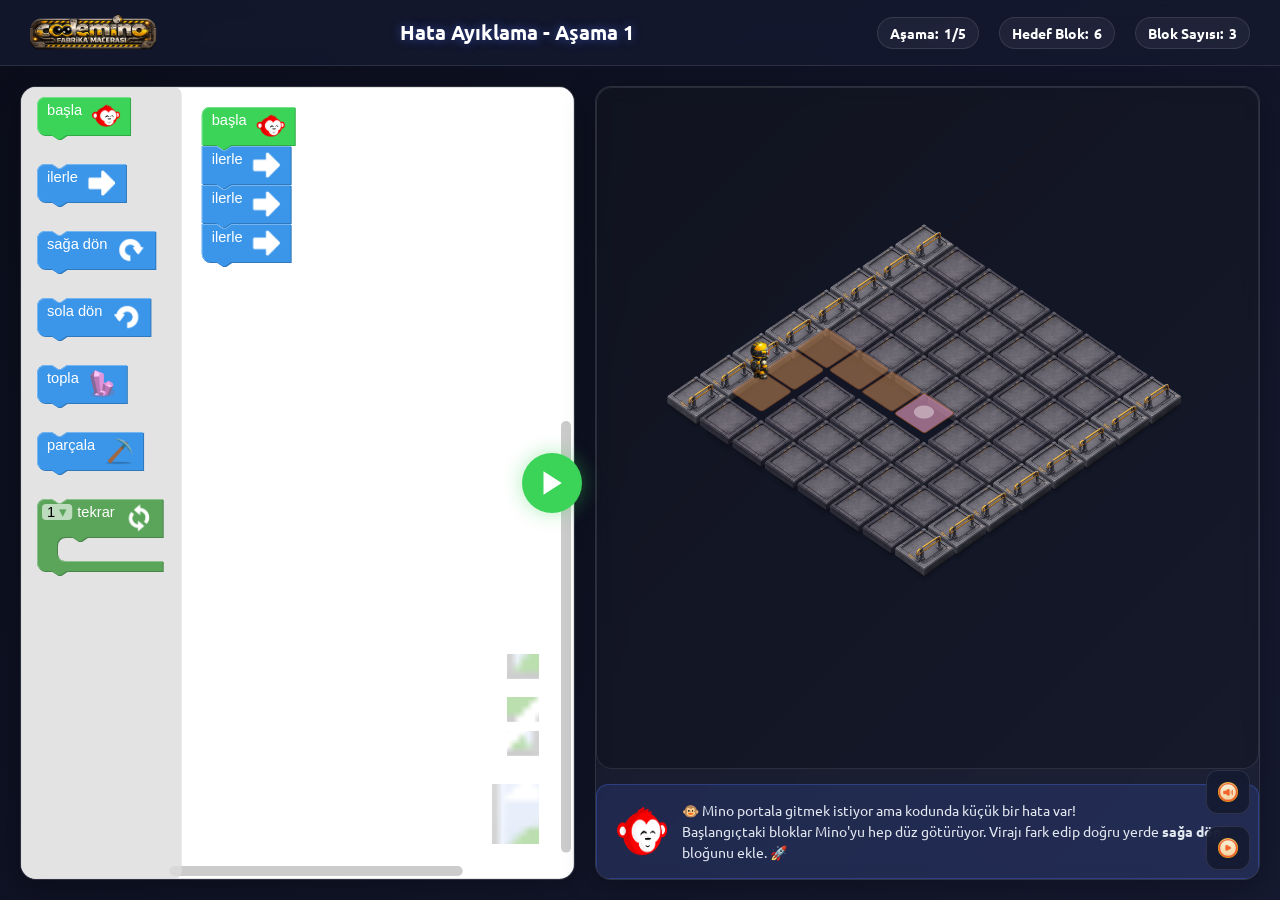
==== gpt_test1.html @ 458a5612 "testler" ====
<!DOCTYPE html>
<html lang="tr">

<head>
    <meta charset="utf-8">
    <title>CodeMino - Hata Ayıklama</title>
    <meta name="viewport" content="width=device-width, initial-scale=1.0" />
    <script>
        /* Dinamik Base URL / Path Çözümleyici (<base> tag entegrasyonu) */
        (function () {
            /* Varsayılan olarak erhan3861/standalone_mino reposunun GitHub Pages adresinden çek */
            var baseUrl = window.CODEMINO_BASE_URL || (window.parent && window.parent.CODEMINO_BASE_URL) || 'https://erhan3861.github.io/standalone_mino/';
            if (baseUrl && !baseUrl.endsWith('/')) {
                baseUrl += '/';
            }
            var base = document.createElement('base');
            base.href = baseUrl;
            document.head.appendChild(base);
            window.CODEMINO_BASE_URL = baseUrl;
        })();
    </script>
    <link rel="stylesheet" href="css/codemino_standalone.css">
</head>

<body>
    <!-- Loading preloader -->
    <div class="spinner-wrapper" id="preloader">
        <div class="spinner">
            <div class="rect1"></div>
            <div class="rect2"></div>
            <div class="rect3"></div>
            <div class="rect4"></div>
            <div class="rect5"></div>
        </div>
    </div>

    <header>
        <div class="logo-area">
            <img src="images/logo3.png" alt="CodeMino Logo">
        </div>
        <div class="level-title" id="lblLevelTitle">Seviye Yükleniyor...</div>
        <div class="stats-area">
            <div class="stat-badge">
                <span>Aşama:</span>
                <span id="lblLevelProgress">1/5</span>
            </div>
            <div class="stat-badge">
                <span>Hedef Blok:</span>
                <span id="lblTargetBlocks">0</span>
            </div>
            <div class="stat-badge">
                <span>Blok Sayısı:</span>
                <span id="lblCurrentBlocks">0</span>
            </div>
        </div>
    </header>

    <div class="game-container">
        <div class="panel" id="leftSide">
            <div id="blocklyDiv"></div>
        </div>

        <div class="run-btn-container">
            <button class="btn-circle" id="btRunCode" onclick="handleRunClick()">
                <svg width="24" height="24" viewBox="0 0 24 24" fill="none" stroke="currentColor" stroke-width="3"
                    id="iconRun">
                    <polygon points="5,3 19,12 5,21" fill="currentColor" />
                </svg>
                <svg width="24" height="24" viewBox="0 0 24 24" fill="none" stroke="currentColor" stroke-width="3"
                    id="iconReset" style="display:none;">
                    <path d="M21.5 2v6h-6M21.34 15.57a10 10 0 1 1-.57-8.38l5.67-5.67" />
                </svg>
            </button>
        </div>

        <div class="panel" id="rightSide">
            <div id="divOuterGameArea">
                <div id="divGameArea"></div>
            </div>
            <div class="info-card">
                <img class="info-avatar" src="images/monkey.png" alt="Mino">
                <div class="info-text" id="messageInfoBody">Talimatlar yükleniyor...</div>
            </div>
        </div>

        <div class="side-controls">
            <button class="control-btn" id="btnSound" onclick="toggleSound()" title="Sesi Aç/Kapat">
                <img id="imgSound" src="images/soundon.png" alt="Sound On">
            </button>
            <button class="control-btn" id="btnSpeed" onclick="toggleSpeed()" title="Oyun Hızı">
                <img id="imgSpeed" src="images/speed1.png" alt="Speed 1x">
            </button>
        </div>
    </div>

    <!-- Win Modal -->
    <div class="modal-overlay" id="modalSuccess">
        <div class="modal-card">
            <h2 class="modal-title success">Tebrikler!</h2>
            <div class="modal-stars">
                <span class="modal-star" id="star1">★</span>
                <span class="modal-star" id="star2">★</span>
                <span class="modal-star" id="star3">★</span>
            </div>
            <p class="modal-msg" id="modalSuccessMsg">Harika bir iş çıkardın! Mino'yu hedefine ulaştırdın.</p>
            <div class="modal-actions">
                <button class="modal-btn secondary" onclick="closeModal('modalSuccess'); restartGame();">Tekrar
                    Oyna</button>
                <button class="modal-btn primary" onclick="goToNextLevel()">Sonraki Aşama</button>
            </div>
        </div>
    </div>

    <!-- Lose Modal -->
    <div class="modal-overlay" id="modalError">
        <div class="modal-card">
            <h2 class="modal-title error">Olmadı!</h2>
            <p class="modal-msg" id="modalErrorMsg">Mino hedefine ulaşamadı veya engellere çarptı. Kodlarını kontrol
                edip tekrar dene.</p>
            <div class="modal-actions">
                <button class="modal-btn primary" onclick="closeModal('modalError'); restartGame();">Hadi Tekrar
                    Dene</button>
            </div>
        </div>
    </div>

    <!-- All Levels Completed Modal -->
    <div class="modal-overlay" id="modalCompletion">
        <div class="modal-card">
            <h2 class="modal-title success">🎉 Tüm Seviyeleri Tamamladın!</h2>
            <p class="modal-msg">Harika bir performans gösterdin! Tüm aşamaları başarıyla geçtin. Kodlama süper gücün
                artıyor! 🚀</p>
            <div class="modal-actions">
                <button class="modal-btn primary" onclick="location.reload();">Baştan Oyna</button>
            </div>
        </div>
    </div>

    <!-- Toolbox XML -->
    <xml xmlns="https://www.w3.org/1999/xhtml" id="toolbox" style="display: none;">
        <block type="start"></block>
        <block type="walk"></block>
        <block type="turn_right"></block>
        <block type="turn_left"></block>
        <block type="smash_stone"></block>
        <block type="collect_jewel"></block>
    </xml>

    <script>
        /* 5 ASAMALI SEVIYE DIZISI */
        const levels = [
            /* --- ASAMA 1 --- */
            {
                title: "Hata Ayıklama - Aşama 1",
                description: "🐵 Mino portala gitmek istiyor ama kodunda küçük bir hata var!<br>Başlangıçtaki bloklar Mino'yu hep düz götürüyor. Virajı fark edip doğru yerde <b>sağa dön</b> bloğunu ekle. 🚀",
                world: [
                    [0, 0, 0, 0, 0, 0, 0, 0, 0, 0],
                    [0, 13, 13, 13, 13, 13, 13, 13, 13, 0],
                    [0, 1, 101, 2, 2, 1, 1, 1, 1, 0],
                    [0, 1, 1, 1, 2, 1, 1, 1, 1, 0],
                    [0, 1, 1, 1, 2, 1, 1, 1, 1, 0],
                    [0, 1, 1, 1, 100, 1, 1, 1, 1, 0],
                    [0, 1, 1, 1, 1, 1, 1, 1, 1, 0],
                    [0, 1, 1, 1, 1, 1, 1, 1, 1, 0],
                    [0, 13, 13, 13, 13, 13, 13, 13, 13, 0],
                    [0, 0, 0, 0, 0, 0, 0, 0, 0, 0]
                ],
                playerPosition: { x: 2, y: 2 },
                destinationPosition: { x: 4, y: 5 },
                startDirection: "right",
                jewelnumber: 0,
                targetedBlockNumber: 6,
                allowedBlocks: ["start", "walk", "turn_right", "turn_left", "collect_jewel", "smash_stone", "for_dongusu"],
                workspaceBlocks: '<xml xmlns="https://www.w3.org/1999/xhtml"><block type="start" x="20" y="20"><next><block type="walk"><next><block type="walk"><next><block type="walk"></block></next></block></next></block></next></block></xml>'
            },
            /* --- ASAMA 2 --- */
            {
                title: "Hata Ayıklama - Aşama 2",
                description: "💎 Bu kez yolda bir kristal var!<br>Kod Mino'yu portala yaklaştırıyor ama kristali toplamayı unutuyor. Kristalin üstüne gelince <b>topla</b> bloğunu doğru yere ekle. ✨",
                world: [
                    [0, 0, 0, 0, 0, 0, 0, 0, 0, 0],
                    [0, 13, 13, 13, 13, 13, 13, 13, 13, 0],
                    [0, 1, 101, 2, 2, 1, 1, 1, 1, 0],
                    [0, 1, 1, 1, 2, 1, 1, 1, 1, 0],
                    [0, 1, 1, 1, 3, 2, 100, 1, 1, 0],
                    [0, 1, 1, 1, 1, 1, 1, 1, 1, 0],
                    [0, 1, 1, 1, 1, 1, 1, 1, 1, 0],
                    [0, 1, 1, 1, 1, 1, 1, 1, 1, 0],
                    [0, 13, 13, 13, 13, 13, 13, 13, 13, 0],
                    [0, 0, 0, 0, 0, 0, 0, 0, 0, 0]
                ],
                playerPosition: { x: 2, y: 2 },
                destinationPosition: { x: 6, y: 4 },
                startDirection: "right",
                jewelnumber: 1,
                targetedBlockNumber: 9,
                allowedBlocks: ["start", "walk", "turn_right", "turn_left", "collect_jewel", "smash_stone", "for_dongusu"],
                workspaceBlocks: '<xml xmlns="https://www.w3.org/1999/xhtml"><block type="start" x="20" y="20"><next><block type="walk"><next><block type="walk"><next><block type="turn_right"><next><block type="walk"><next><block type="walk"><next><block type="turn_left"><next><block type="walk"><next><block type="walk"></block></next></block></next></block></next></block></next></block></next></block></next></block></next></block></next></block></xml>'
            },
            /* --- ASAMA 3 --- */
            {
                title: "Hata Ayıklama - Aşama 3",
                description: "🪨 Mino'nun önünde bir kaya engeli var!<br>Hazır kodda Mino kayaya doğru yürümeye çalışıyor. Kayaya basmadan önce <b>parçala</b> bloğunu doğru yere koy. 💪",
                world: [
                    [0, 0, 0, 0, 0, 0, 0, 0, 0, 0],
                    [0, 13, 13, 13, 13, 13, 13, 13, 13, 0],
                    [0, 1, 1, 1, 1, 1, 1, 1, 1, 0],
                    [0, 1, 1, 1, 1, 1, 1, 1, 1, 0],
                    [0, 1, 1, 1, 2, 2, 2, 100, 1, 0],
                    [0, 1, 1, 1, 7, 1, 1, 1, 1, 0],
                    [0, 1, 101, 2, 2, 1, 1, 1, 1, 0],
                    [0, 1, 1, 1, 1, 1, 1, 1, 1, 0],
                    [0, 13, 13, 13, 13, 13, 13, 13, 13, 0],
                    [0, 0, 0, 0, 0, 0, 0, 0, 0, 0]
                ],
                playerPosition: { x: 2, y: 6 },
                destinationPosition: { x: 7, y: 4 },
                startDirection: "right",
                jewelnumber: 0,
                targetedBlockNumber: 10,
                allowedBlocks: ["start", "walk", "turn_right", "turn_left", "collect_jewel", "smash_stone", "for_dongusu"],
                workspaceBlocks: '<xml xmlns="https://www.w3.org/1999/xhtml"><block type="start" x="20" y="20"><next><block type="walk"><next><block type="walk"><next><block type="turn_left"><next><block type="walk"><next><block type="walk"><next><block type="turn_right"><next><block type="walk"><next><block type="walk"><next><block type="walk"></block></next></block></next></block></next></block></next></block></next></block></next></block></next></block></next></block></next></block></xml>'
            },
            /* --- ASAMA 4 --- */
            {
                title: "Hata Ayıklama - Aşama 4",
                description: "🔍 Şimdi hata biraz daha saklandı!<br>Yolda hem kristaller hem de kaya var. Kodda bir yerde kaya için gerekli işlem eksik. Kristalleri <b>topla</b>, kayayı <b>parçala</b> ve portala ulaş. 🌟",
                world: [
                    [0, 0, 0, 0, 0, 0, 0, 0, 0, 0],
                    [0, 13, 13, 13, 13, 13, 13, 13, 13, 0],
                    [0, 1, 101, 2, 3, 1, 1, 1, 1, 0],
                    [0, 1, 1, 1, 2, 1, 1, 1, 1, 0],
                    [0, 1, 1, 1, 7, 2, 3, 1, 1, 0],
                    [0, 1, 1, 1, 1, 1, 2, 1, 1, 0],
                    [0, 1, 1, 1, 1, 1, 100, 1, 1, 0],
                    [0, 1, 1, 1, 1, 1, 1, 1, 1, 0],
                    [0, 13, 13, 13, 13, 13, 13, 13, 13, 0],
                    [0, 0, 0, 0, 0, 0, 0, 0, 0, 0]
                ],
                playerPosition: { x: 2, y: 2 },
                destinationPosition: { x: 6, y: 6 },
                startDirection: "right",
                jewelnumber: 2,
                targetedBlockNumber: 14,
                allowedBlocks: ["start", "walk", "turn_right", "turn_left", "collect_jewel", "smash_stone", "for_dongusu"],
                workspaceBlocks: '<xml xmlns="https://www.w3.org/1999/xhtml"><block type="start" x="20" y="20"><next><block type="walk"><next><block type="walk"><next><block type="collect_jewel"><next><block type="turn_right"><next><block type="walk"><next><block type="walk"><next><block type="turn_left"><next><block type="walk"><next><block type="walk"><next><block type="collect_jewel"><next><block type="turn_right"><next><block type="walk"><next><block type="walk"></block></next></block></next></block></next></block></next></block></next></block></next></block></next></block></next></block></next></block></next></block></next></block></next></block></next></block></xml>'
            },
            /* --- ASAMA 5 --- */
            {
                title: "Hata Ayıklama - Aşama 5",
                description: "🚀 Final hata ayıklama görevi başladı!<br>Mino uzun bir yoldan geçecek, iki kristali toplayacak ve kayayı kıracak. Hazır kodda kritik bir blok eksik: Mino kayaya çarpmadan önce hangi bloğa ihtiyaç duyar? 🧠",
                world: [
                    [0, 0, 0, 0, 0, 0, 0, 0, 0, 0],
                    [0, 13, 13, 13, 13, 13, 13, 13, 13, 0],
                    [0, 1, 1, 1, 1, 1, 1, 1, 1, 0],
                    [0, 1, 1, 1, 1, 1, 1, 1, 1, 0],
                    [0, 1, 1, 1, 1, 3, 2, 7, 1, 0],
                    [0, 1, 1, 1, 1, 2, 1, 2, 1, 0],
                    [0, 1, 101, 2, 2, 2, 1, 3, 1, 0],
                    [0, 1, 1, 1, 1, 1, 1, 100, 1, 0],
                    [0, 13, 13, 13, 13, 13, 13, 13, 13, 0],
                    [0, 0, 0, 0, 0, 0, 0, 0, 0, 0]
                ],
                playerPosition: { x: 2, y: 6 },
                destinationPosition: { x: 7, y: 7 },
                startDirection: "right",
                jewelnumber: 2,
                targetedBlockNumber: 16,
                allowedBlocks: ["start", "walk", "turn_right", "turn_left", "collect_jewel", "smash_stone", "for_dongusu"],
                workspaceBlocks: '<xml xmlns="https://www.w3.org/1999/xhtml"><block type="start" x="20" y="20"><next><block type="walk"><next><block type="walk"><next><block type="walk"><next><block type="turn_left"><next><block type="walk"><next><block type="walk"><next><block type="collect_jewel"><next><block type="turn_right"><next><block type="walk"><next><block type="walk"><next><block type="turn_right"><next><block type="walk"><next><block type="walk"><next><block type="collect_jewel"><next><block type="walk"></block></next></block></next></block></next></block></next></block></next></block></next></block></next></block></next></block></next></block></next></block></next></block></next></block></next></block></next></block></next></block></xml>'
            }
        ];

        /*
          Aşama 1 Doğrulama:
          Başlangıç: (x,y)=(2,2), yön=right
          1. ilerle → (3,2) world[2][3]=2 ✓
          2. ilerle → (4,2) world[2][4]=2 ✓
          3. sağa_dön → yön=down ✓
          4. ilerle → (4,3) world[3][4]=2 ✓
          5. ilerle → (4,4) world[4][4]=2 ✓
          6. ilerle → (4,5) world[5][4]=100 ✓ HEDEF
          Toplam: 3 yatay/dikey ilerleme + 1 dönüş + 2 ek ilerleme = 6 blok = targetedBlockNumber ✓
          Kristal: 0 = jewelnumber ✓
    
          Aşama 2 Doğrulama:
          Başlangıç: (x,y)=(2,2), yön=right
          1. ilerle → (3,2) world[2][3]=2 ✓
          2. ilerle → (4,2) world[2][4]=2 ✓
          3. sağa_dön → yön=down ✓
          4. ilerle → (4,3) world[3][4]=2 ✓
          5. ilerle → (4,4) world[4][4]=3 ✓
          6. topla → world[4][4]=3 ✓
          7. sola_dön → yön=right ✓
          8. ilerle → (5,4) world[4][5]=2 ✓
          9. ilerle → (6,4) world[4][6]=100 ✓ HEDEF
          Toplam: 6 ilerle + 2 dönüş + 1 topla = 9 blok = targetedBlockNumber ✓
          Kristal: 1 = jewelnumber ✓
    
          Aşama 3 Doğrulama:
          Başlangıç: (x,y)=(2,6), yön=right
          1. ilerle → (3,6) world[6][3]=2 ✓
          2. ilerle → (4,6) world[6][4]=2 ✓
          3. sola_dön → yön=up ✓
          4. parçala → bakılan hücre (4,5) world[5][4]=7 ✓
          5. ilerle → (4,5) kırılmış kaya 8 olarak izlenir ✓
          6. ilerle → (4,4) world[4][4]=2 ✓
          7. sağa_dön → yön=right ✓
          8. ilerle → (5,4) world[4][5]=2 ✓
          9. ilerle → (6,4) world[4][6]=2 ✓
          10. ilerle → (7,4) world[4][7]=100 ✓ HEDEF
          Toplam: 7 ilerle + 2 dönüş + 1 parçala = 10 blok = targetedBlockNumber ✓
          Kristal: 0 = jewelnumber ✓
    
          Aşama 4 Doğrulama:
          Başlangıç: (x,y)=(2,2), yön=right
          1. ilerle → (3,2) world[2][3]=2 ✓
          2. ilerle → (4,2) world[2][4]=3 ✓
          3. topla → world[2][4]=3 ✓
          4. sağa_dön → yön=down ✓
          5. ilerle → (4,3) world[3][4]=2 ✓
          6. parçala → bakılan hücre (4,4) world[4][4]=7 ✓
          7. ilerle → (4,4) kırılmış kaya 8 olarak izlenir ✓
          8. sola_dön → yön=right ✓
          9. ilerle → (5,4) world[4][5]=2 ✓
          10. ilerle → (6,4) world[4][6]=3 ✓
          11. topla → world[4][6]=3 ✓
          12. sağa_dön → yön=down ✓
          13. ilerle → (6,5) world[5][6]=2 ✓
          14. ilerle → (6,6) world[6][6]=100 ✓ HEDEF
          Toplam: 7 ilerle + 3 dönüş + 2 topla + 1 parçala = 14 blok = targetedBlockNumber ✓
          Kristal: 2 = jewelnumber ✓
    
          Aşama 5 Doğrulama:
          Başlangıç: (x,y)=(2,6), yön=right
          1. ilerle → (3,6) world[6][3]=2 ✓
          2. ilerle → (4,6) world[6][4]=2 ✓
          3. ilerle → (5,6) world[6][5]=2 ✓
          4. sola_dön → yön=up ✓
          5. ilerle → (5,5) world[5][5]=2 ✓
          6. ilerle → (5,4) world[4][5]=3 ✓
          7. topla → world[4][5]=3 ✓
          8. sağa_dön → yön=right ✓
          9. ilerle → (6,4) world[4][6]=2 ✓
          10. parçala → bakılan hücre (7,4) world[4][7]=7 ✓
          11. ilerle → (7,4) kırılmış kaya 8 olarak izlenir ✓
          12. sağa_dön → yön=down ✓
          13. ilerle → (7,5) world[5][7]=2 ✓
          14. ilerle → (7,6) world[6][7]=3 ✓
          15. topla → world[6][7]=3 ✓
          16. ilerle → (7,7) world[7][7]=100 ✓ HEDEF
          Toplam: 10 ilerle + 3 dönüş + 2 topla + 1 parçala = 16 blok = targetedBlockNumber ✓
          Kristal: 2 = jewelnumber ✓
        */

        /* Multi-level initialization */
        window.levels = levels;
        window.currentLevelIndex = 0;
        window.levelConfig = levels[0];
    </script>

    <script src="js/game/codemino_engine.js"></script>
</body>

</html>
---- css/codemino_standalone.css ----
/* ============================================================
   CODEMINO STANDALONE - GAME STYLESHEET
   ============================================================ */

@import url('https://fonts.googleapis.com/css?family=Ubuntu:400,700&display=swap');

:root {
  --primary-color: #5271ff;
  --success-color: #3bd459;
  --danger-color: #ff4757;
  --bg-gradient: linear-gradient(135deg, #0b0d1b 0%, #151a30 100%);
  --panel-bg: rgba(255, 255, 255, 0.05);
  --panel-border: rgba(255, 255, 255, 0.1);
  --text-color: #ffffff;
  --font-family: 'Ubuntu', sans-serif;
}

* {
  box-sizing: border-box;
  margin: 0;
  padding: 0;
}

body {
  font-family: var(--font-family);
  background: var(--bg-gradient);
  color: var(--text-color);
  min-height: 100vh;
  overflow-x: hidden;
  display: flex;
  flex-direction: column;
}

/* Spinner / Preloader */
.spinner-wrapper {
  position: fixed;
  top: 0;
  left: 0;
  width: 100%;
  height: 100%;
  background: #0b0d1b;
  z-index: 9999;
  display: flex;
  justify-content: center;
  align-items: center;
  transition: opacity 0.5s ease-out;
}

.spinner {
  width: 50px;
  height: 40px;
  text-align: center;
  font-size: 10px;
}

.spinner > div {
  background-color: var(--primary-color);
  height: 100%;
  width: 6px;
  display: inline-block;
  margin: 1px;
  animation: stretchdelay 1.2s infinite ease-in-out;
}

.spinner .rect2 { animation-delay: -1.1s; }
.spinner .rect3 { animation-delay: -1.0s; }
.spinner .rect4 { animation-delay: -0.9s; }
.spinner .rect5 { animation-delay: -0.8s; }

@keyframes stretchdelay {
  0%, 40%, 100% { transform: scaleY(0.4); }
  20% { transform: scaleY(1.0); }
}

/* Header */
header {
  background: rgba(21, 26, 48, 0.8);
  backdrop-filter: blur(10px);
  border-bottom: 1px solid var(--panel-border);
  padding: 15px 30px;
  display: flex;
  justify-content: space-between;
  align-items: center;
  z-index: 10;
}

.logo-area img {
  height: 35px;
  display: block;
}

.level-title {
  font-size: 20px;
  font-weight: 700;
  color: var(--text-color);
  text-shadow: 0 0 10px rgba(82, 113, 255, 0.5);
}

.stats-area {
  display: flex;
  gap: 20px;
  font-weight: bold;
}

.stat-badge {
  background: var(--panel-bg);
  border: 1px solid var(--panel-border);
  padding: 6px 12px;
  border-radius: 20px;
  font-size: 14px;
  display: flex;
  align-items: center;
  gap: 6px;
}

/* Game Container */
.game-container {
  flex: 1;
  display: flex;
  padding: 20px;
  gap: 20px;
  height: calc(100vh - 70px);
  position: relative;
}

/* Panels */
.panel {
  background: rgba(255, 255, 255, 0.03);
  border: 1px solid var(--panel-border);
  border-radius: 16px;
  box-shadow: 0 8px 32px 0 rgba(0, 0, 0, 0.3);
  backdrop-filter: blur(8px);
  display: flex;
  flex-direction: column;
  overflow: hidden;
}

#leftSide {
  flex: 1;
  position: relative;
}

#rightSide {
  flex: 1.2;
  display: flex;
  flex-direction: column;
  gap: 15px;
}

/* Blockly Div */
#blocklyDiv {
  width: 100%;
  height: 100%;
  border-radius: 16px;
}

/* Game Area */
#divOuterGameArea {
  flex: 1;
  background: rgba(0, 0, 0, 0.2);
  border-radius: 16px;
  border: 1px solid var(--panel-border);
  position: relative;
  overflow: hidden;
  display: flex;
  justify-content: center;
  align-items: center;
}

#divGameArea {
  width: 100%;
  height: 100%;
  display: flex;
  justify-content: center;
  align-items: center;
}

canvas {
  display: block;
  border-radius: 8px;
}

/* Info Card */
.info-card {
  background: rgba(82, 113, 255, 0.15);
  border: 1px solid rgba(82, 113, 255, 0.3);
  border-radius: 12px;
  padding: 15px 20px;
  display: flex;
  gap: 15px;
  align-items: center;
}

.info-avatar {
  width: 50px;
  height: 50px;
  flex-shrink: 0;
}

.info-text {
  font-size: 14px;
  line-height: 1.5;
  color: #e2e8f0;
}

/* Run & Reset Button */
.run-btn-container {
  position: absolute;
  top: 50%;
  left: calc(45.45% - 30px);
  transform: translate(-50%, -50%);
  z-index: 100;
}

.btn-circle {
  width: 60px;
  height: 60px;
  border-radius: 50%;
  border: none;
  background: var(--success-color);
  color: #fff;
  font-size: 24px;
  cursor: pointer;
  box-shadow: 0 0 20px rgba(59, 212, 89, 0.4);
  transition: all 0.3s cubic-bezier(0.175, 0.885, 0.32, 1.275);
  display: flex;
  justify-content: center;
  align-items: center;
}

.btn-circle:hover {
  transform: scale(1.1);
  box-shadow: 0 0 30px rgba(59, 212, 89, 0.6);
}

.btn-circle.reset-state {
  background: var(--danger-color);
  box-shadow: 0 0 20px rgba(255, 71, 87, 0.4);
}

.btn-circle.reset-state:hover {
  box-shadow: 0 0 30px rgba(255, 71, 87, 0.6);
}

/* Side Controls (Sound, Speed) */
.side-controls {
  position: absolute;
  right: 30px;
  bottom: 30px;
  display: flex;
  flex-direction: column;
  gap: 12px;
  z-index: 99;
}

.control-btn {
  width: 44px;
  height: 44px;
  border-radius: 12px;
  border: 1px solid var(--panel-border);
  background: rgba(21, 26, 48, 0.9);
  backdrop-filter: blur(8px);
  cursor: pointer;
  display: flex;
  justify-content: center;
  align-items: center;
  transition: all 0.2s;
}

.control-btn:hover {
  background: var(--primary-color);
  border-color: var(--primary-color);
  transform: translateY(-2px);
}

.control-btn img {
  width: 20px;
  height: 20px;
}

/* Modals */
.modal-overlay {
  position: fixed;
  top: 0;
  left: 0;
  width: 100%;
  height: 100%;
  background: rgba(11, 13, 27, 0.8);
  backdrop-filter: blur(6px);
  z-index: 1000;
  display: none;
  justify-content: center;
  align-items: center;
  opacity: 0;
  transition: opacity 0.3s ease;
}

.modal-overlay.active {
  display: flex;
  opacity: 1;
}

.modal-card {
  background: rgba(21, 26, 48, 0.95);
  border: 2px solid var(--panel-border);
  border-radius: 24px;
  padding: 40px;
  width: 90%;
  max-width: 420px;
  text-align: center;
  transform: scale(0.8);
  transition: transform 0.3s cubic-bezier(0.175, 0.885, 0.32, 1.275);
  box-shadow: 0 20px 50px rgba(0,0,0,0.5);
}

.modal-overlay.active .modal-card {
  transform: scale(1);
}

.modal-title {
  font-size: 28px;
  font-weight: 700;
  margin-bottom: 15px;
}

.modal-title.success {
  color: var(--success-color);
  text-shadow: 0 0 15px rgba(59, 212, 89, 0.3);
}

.modal-title.error {
  color: var(--danger-color);
  text-shadow: 0 0 15px rgba(255, 71, 87, 0.3);
}

.modal-stars {
  display: flex;
  justify-content: center;
  gap: 10px;
  margin: 20px 0;
}

.modal-star {
  font-size: 40px;
  color: rgba(255, 255, 255, 0.15);
  transition: color 0.5s ease;
}

.modal-star.active {
  color: #ffd700;
  text-shadow: 0 0 10px rgba(255, 215, 0, 0.5);
  animation: starPop 0.4s ease forwards;
}

@keyframes starPop {
  0% { transform: scale(0.5); }
  70% { transform: scale(1.2); }
  100% { transform: scale(1); }
}

.modal-msg {
  font-size: 16px;
  color: #cbd5e1;
  margin-bottom: 30px;
  line-height: 1.6;
}

.modal-actions {
  display: flex;
  gap: 15px;
  justify-content: center;
}

.modal-btn {
  padding: 12px 28px;
  border-radius: 12px;
  font-weight: 700;
  cursor: pointer;
  border: none;
  font-family: var(--font-family);
  font-size: 15px;
  transition: all 0.2s;
}

.modal-btn.primary {
  background: var(--primary-color);
  color: white;
  box-shadow: 0 4px 14px rgba(82, 113, 255, 0.4);
}

.modal-btn.primary:hover {
  background: #3b5bdb;
  transform: translateY(-2px);
}

.modal-btn.secondary {
  background: rgba(255, 255, 255, 0.08);
  color: white;
  border: 1px solid var(--panel-border);
}

.modal-btn.secondary:hover {
  background: rgba(255, 255, 255, 0.15);
  transform: translateY(-2px);
}

/* Responsive */
@media(max-width: 900px) {
  .game-container {
    flex-direction: column;
    height: auto;
  }
  .panel {
    height: 450px;
  }
  .run-btn-container {
    position: relative;
    top: 0;
    left: 0;
    transform: none;
    display: flex;
    justify-content: center;
    margin: 10px 0;
  }
}
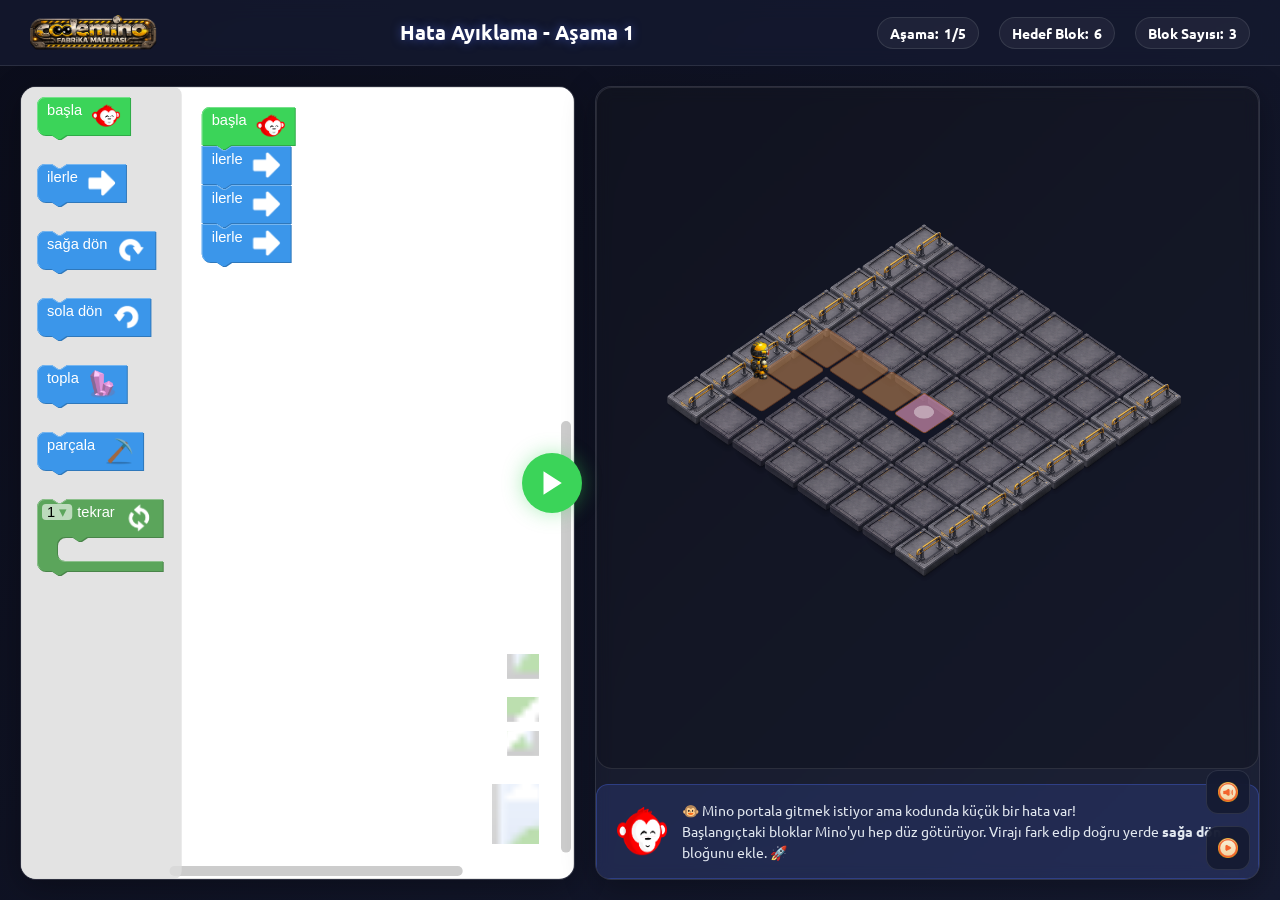
==== commit 16bdf474: "w7" ====
--- a/gpt_test1.html
+++ b/gpt_test1.html
@@ -359,7 +359,7 @@
         window.levelConfig = levels[0];
     </script>
 
-    <script src="js/game/codemino_engine.js"></script>
+    <script src="js/game/codemino_engine.js?v=20260619-logic-step"></script>
 </body>
 
 </html>
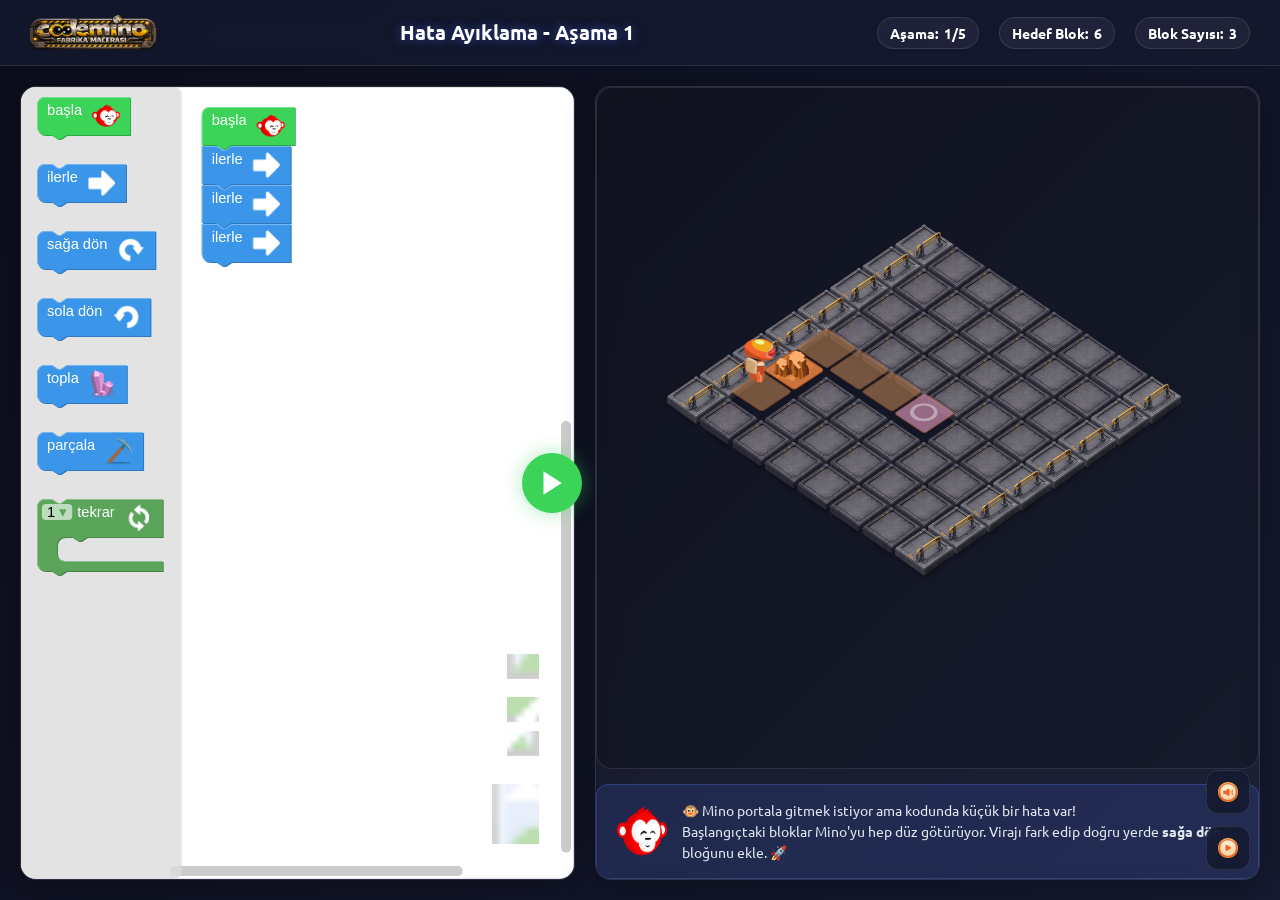
==== commit da9fa85f: "player" ====
--- a/gpt_test1.html
+++ b/gpt_test1.html
@@ -156,7 +156,7 @@
                 world: [
                     [0, 0, 0, 0, 0, 0, 0, 0, 0, 0],
                     [0, 13, 13, 13, 13, 13, 13, 13, 13, 0],
-                    [0, 1, 101, 2, 2, 1, 1, 1, 1, 0],
+                    [0, 1, 101, 7, 2, 1, 1, 1, 1, 0],
                     [0, 1, 1, 1, 2, 1, 1, 1, 1, 0],
                     [0, 1, 1, 1, 2, 1, 1, 1, 1, 0],
                     [0, 1, 1, 1, 100, 1, 1, 1, 1, 0],
@@ -362,4 +362,4 @@
     <script src="js/game/codemino_engine.js?v=20260619-logic-step"></script>
 </body>
 
-</html>
+</html>
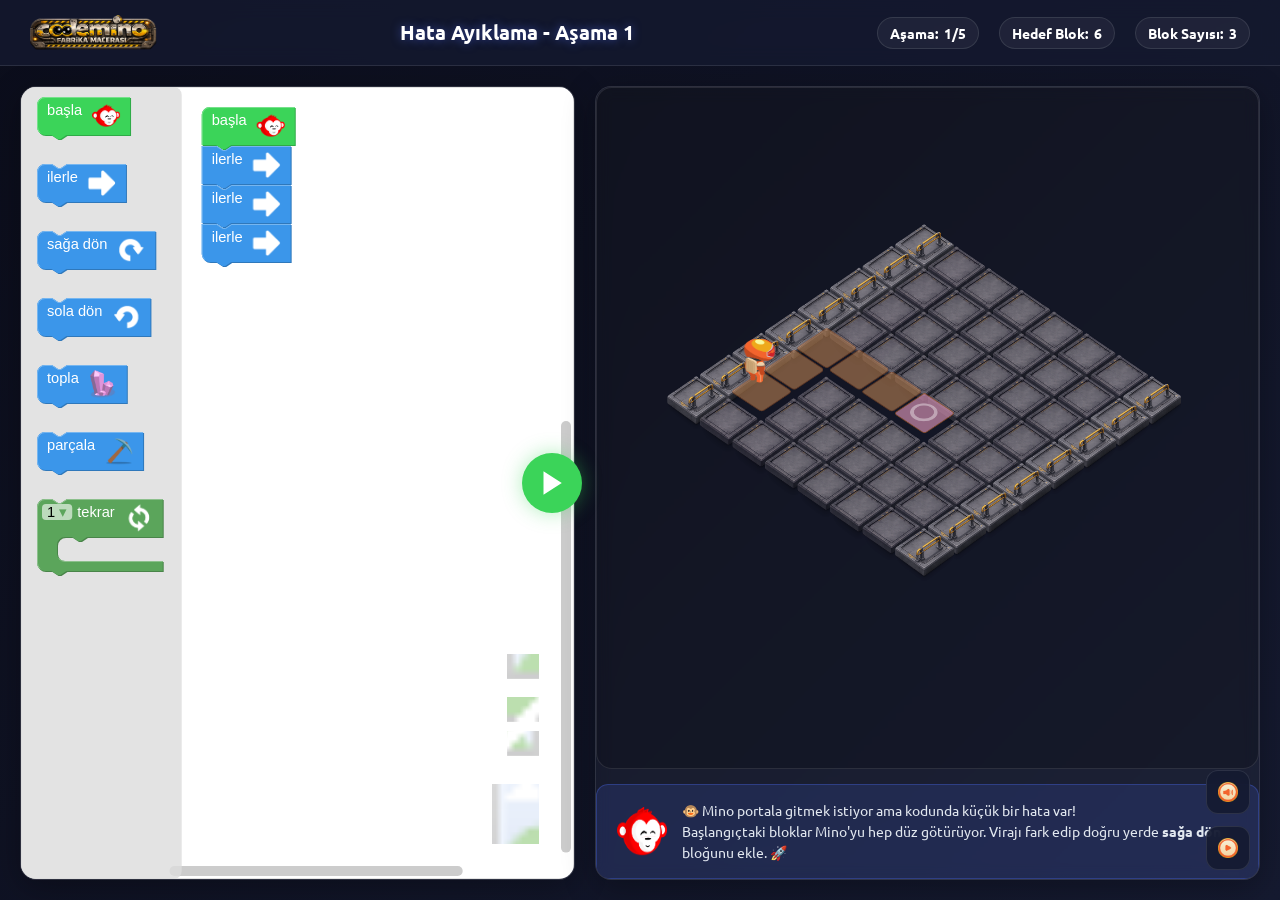
==== commit 1de0214c: "for 20" ====
--- a/gpt_test1.html
+++ b/gpt_test1.html
@@ -156,7 +156,7 @@
                 world: [
                     [0, 0, 0, 0, 0, 0, 0, 0, 0, 0],
                     [0, 13, 13, 13, 13, 13, 13, 13, 13, 0],
-                    [0, 1, 101, 7, 2, 1, 1, 1, 1, 0],
+                    [0, 1, 101, 2, 2, 1, 1, 1, 1, 0],
                     [0, 1, 1, 1, 2, 1, 1, 1, 1, 0],
                     [0, 1, 1, 1, 2, 1, 1, 1, 1, 0],
                     [0, 1, 1, 1, 100, 1, 1, 1, 1, 0],
